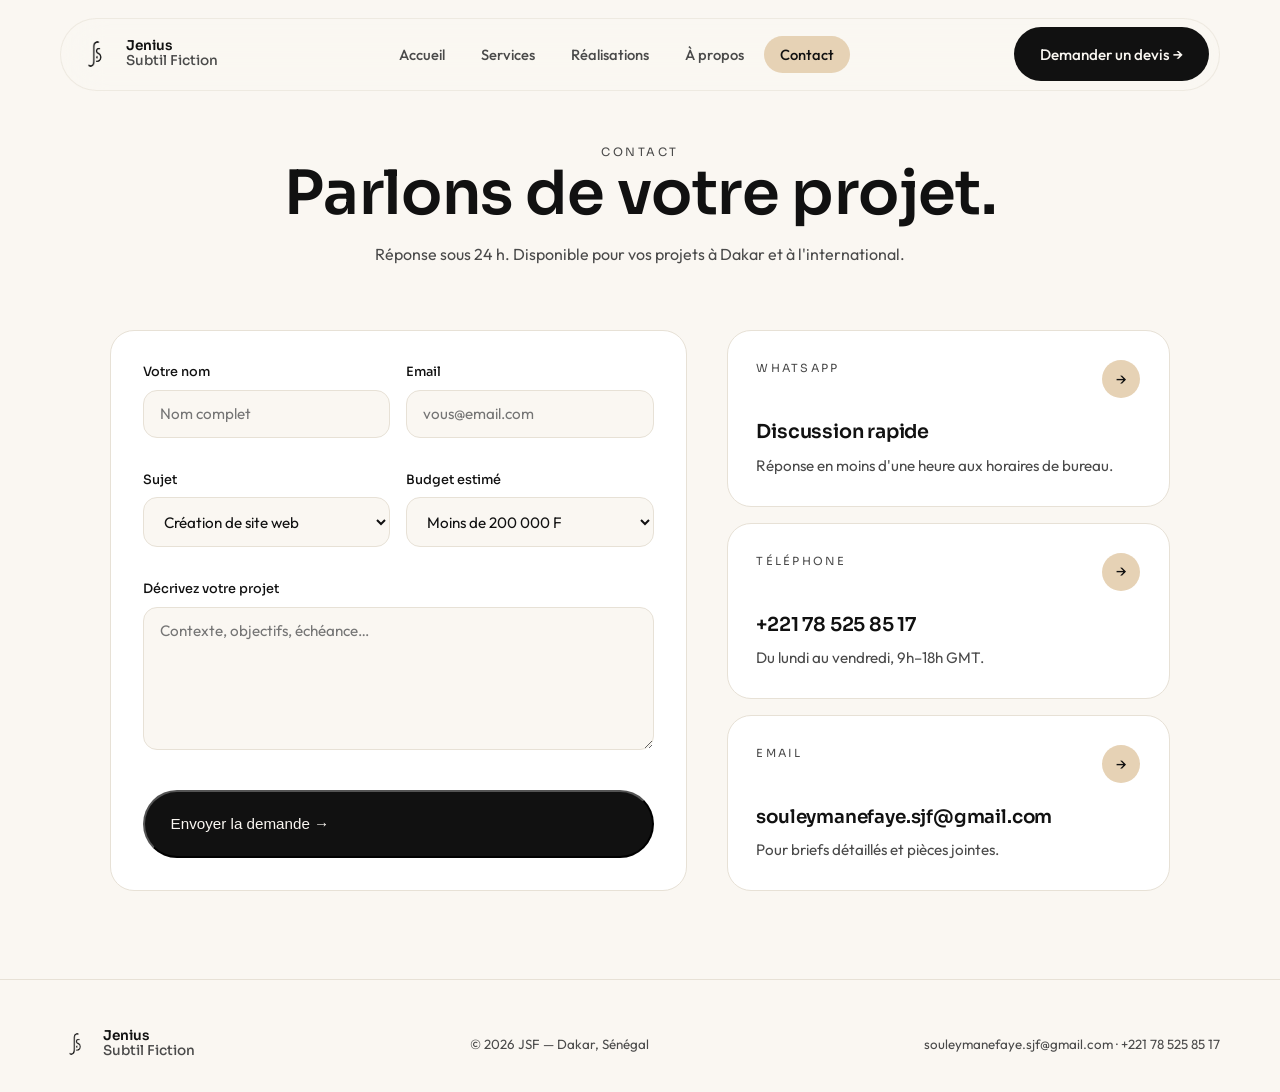
==== contact.html @ a266a42e "Add files via upload" ====
<!DOCTYPE html>
<html lang="fr">
<head>
<meta charset="UTF-8"/><meta name="viewport" content="width=device-width, initial-scale=1"/>
<title>Contact — Jenius Subtil Fiction</title>
<meta name="description" content="Contactez Souleymane Faye / JSF pour vos projets de branding, design et site web."/>
<link href="https://fonts.googleapis.com/css2?family=Sora:wght@400;500;600;700&family=Outfit:wght@300;400;500;600&display=swap" rel="stylesheet"/>
<link rel="stylesheet" href="css/styles.css"/>
</head>
<body>

<header class="nav">
  <div class="container">
    <div class="nav-inner">
      <a class="brand" href="index.html"><img src="assets/jsf-logo.png" alt=""/><span class="brand-text">Jenius<span>Subtil Fiction</span></span></a>
      <nav><ul class="nav-links">
        <li><a href="index.html">Accueil</a></li><li><a href="services.html">Services</a></li>
        <li><a href="realisations.html">Réalisations</a></li><li><a href="a-propos.html">À propos</a></li>
        <li><a href="contact.html">Contact</a></li>
      </ul></nav>
      <a href="contact.html" class="btn btn-primary nav-cta">Demander un devis →</a>
      <button class="menu-btn" aria-label="Menu"><span></span></button>
    </div>
    <div class="mobile-panel">
      <a href="index.html">Accueil</a><a href="services.html">Services</a>
      <a href="realisations.html">Réalisations</a><a href="a-propos.html">À propos</a>
      <a href="contact.html">Contact</a>
    </div>
  </div>
</header>

<section class="page-hero">
  <div class="container">
    <p class="eyebrow">Contact</p>
    <h1>Parlons de votre projet.</h1>
    <p>Réponse sous 24 h. Disponible pour vos projets à Dakar et à l'international.</p>
  </div>
</section>

<section style="padding-top:0">
  <div class="container" style="display:grid;gap:2.5rem;grid-template-columns:1fr;max-width:1100px">
    <style>@media(min-width:900px){.contact-2col{grid-template-columns:1.3fr 1fr !important}}</style>
    <div class="contact-2col" style="display:grid;gap:2.5rem;grid-template-columns:1fr">
      <!-- form -->
      <form id="contact-form" class="form reveal">
        <div class="row">
          <div><label>Votre nom</label><input name="name" required placeholder="Nom complet"/></div>
          <div><label>Email</label><input name="email" type="email" required placeholder="vous@email.com"/></div>
        </div>
        <div class="row">
          <div><label>Sujet</label>
            <select name="subject">
              <option>Création de site web</option>
              <option>Identité visuelle / Logo</option>
              <option>Branding complet</option>
              <option>Supports réseaux sociaux</option>
              <option>Autre</option>
            </select>
          </div>
          <div><label>Budget estimé</label>
            <select name="budget">
              <option>Moins de 200 000 F</option>
              <option>200 000 — 500 000 F</option>
              <option>500 000 — 1 000 000 F</option>
              <option>Plus de 1 000 000 F</option>
              <option>À définir ensemble</option>
            </select>
          </div>
        </div>
        <div><label>Décrivez votre projet</label><textarea name="message" rows="6" required placeholder="Contexte, objectifs, échéance…"></textarea></div>
        <button type="submit" class="btn btn-primary">Envoyer la demande →</button>
      </form>

      <!-- cards -->
      <aside style="display:grid;gap:1rem;align-content:start">
        <a href="https://wa.me/221785258517" class="card" style="display:block">
          <div class="card-row"><span class="card-num">WhatsApp</span><span class="card-arrow">→</span></div>
          <h3 style="margin-top:1.5rem;font-size:1.2rem">Discussion rapide</h3>
          <p>Réponse en moins d'une heure aux horaires de bureau.</p>
        </a>
        <a href="tel:+221785258517" class="card" style="display:block">
          <div class="card-row"><span class="card-num">Téléphone</span><span class="card-arrow">→</span></div>
          <h3 style="margin-top:1.5rem;font-size:1.2rem">+221 78 525 85 17</h3>
          <p>Du lundi au vendredi, 9h–18h GMT.</p>
        </a>
        <a href="mailto:souleymanefaye.sjf@gmail.com" class="card" style="display:block">
          <div class="card-row"><span class="card-num">Email</span><span class="card-arrow">→</span></div>
          <h3 style="margin-top:1.5rem;font-size:1.15rem">souleymanefaye.sjf@gmail.com</h3>
          <p>Pour briefs détaillés et pièces jointes.</p>
        </a>
      </aside>
    </div>
  </div>
</section>

<footer>
  <div class="container foot">
    <div class="brand"><img src="assets/jsf-logo.png" alt="" style="height:32px;width:32px"/><span class="brand-text">Jenius<span>Subtil Fiction</span></span></div>
    <small>© <span id="y"></span> JSF — Dakar, Sénégal</small>
    <small>souleymanefaye.sjf@gmail.com · +221 78 525 85 17</small>
  </div>
</footer>
<script>document.getElementById('y').textContent=new Date().getFullYear();</script>
<script src="js/main.js"></script>
</body></html>
---- css/styles.css ----
/* ===== JSF — Jenius Subtil Fiction — styles.css ===== */
:root{
  --bg:#FAF7F2;
  --ink:#111111;
  --ink-soft:#4a4a4a;
  --sand:#E6D2B5;
  --sand-deep:#C9B194;
  --card:#ffffff;
  --border:#e7e1d6;
  --shadow-soft:0 6px 18px rgba(17,17,17,.06);
  --shadow-card:0 18px 40px -18px rgba(17,17,17,.25);
  --radius:18px;
}
*{box-sizing:border-box;margin:0;padding:0}
html{scroll-behavior:smooth}
body{
  font-family:'Outfit',system-ui,-apple-system,Segoe UI,Roboto,sans-serif;
  background:var(--bg);color:var(--ink);
  -webkit-font-smoothing:antialiased;line-height:1.55;
}
h1,h2,h3,h4{font-family:'Sora',sans-serif;font-weight:600;letter-spacing:-.01em;line-height:1.05}
a{color:inherit;text-decoration:none}
img{max-width:100%;display:block}
.container{max-width:1200px;margin:0 auto;padding:0 20px}
.btn{
  display:inline-flex;align-items:center;gap:.5rem;
  padding:.95rem 1.6rem;border-radius:999px;font-weight:500;font-size:.95rem;
  transition:transform .2s ease, background .2s ease;
}
.btn:hover{transform:scale(1.03)}
.btn-primary{background:var(--ink);color:var(--bg)}
.btn-sand{background:var(--sand);color:var(--ink)}
.btn-ghost{border:1px solid rgba(17,17,17,.18);color:var(--ink);background:rgba(255,255,255,.4);backdrop-filter:blur(8px)}
.btn-ghost-light{border:1px solid rgba(255,255,255,.3);color:#fff}
.btn-ghost-light:hover{background:rgba(255,255,255,.1)}

.eyebrow{font-family:'Sora',sans-serif;font-size:.72rem;letter-spacing:.22em;text-transform:uppercase;color:var(--ink-soft)}

/* ===== NAVBAR ===== */
.nav{
  position:fixed;inset:0 0 auto 0;z-index:50;
  padding:1.1rem 0;transition:padding .3s ease;
}
.nav.scrolled{padding:.6rem 0}
.nav-inner{
  display:flex;align-items:center;justify-content:space-between;gap:1rem;
  padding:.55rem .65rem .55rem 1rem;border:1px solid rgba(231,225,214,.6);
  border-radius:999px;background:rgba(250,247,242,.5);backdrop-filter:blur(20px);
  transition:background .3s ease, box-shadow .3s ease;
}
.nav.scrolled .nav-inner{background:rgba(250,247,242,.92);box-shadow:var(--shadow-soft)}
.brand{display:flex;align-items:center;gap:.7rem}
.brand img{height:38px;width:38px;object-fit:contain}
.brand-text{font-family:'Sora',sans-serif;font-size:.85rem;font-weight:600;line-height:1.1}
.brand-text span{display:block;color:var(--ink-soft);font-weight:500}
.nav-links{display:flex;gap:.25rem;list-style:none}
.nav-links a{
  padding:.55rem 1rem;border-radius:999px;font-size:.92rem;font-weight:500;
  color:var(--ink-soft);transition:color .2s;
}
.nav-links a:hover{color:var(--ink)}
.nav-links a.active{background:var(--sand);color:var(--ink)}
.nav-cta{display:none}
@media(min-width:880px){.nav-cta{display:inline-flex}}
.menu-btn{display:grid;place-items:center;width:42px;height:42px;border-radius:999px;background:rgba(255,255,255,.6);border:none;cursor:pointer}
@media(min-width:880px){.menu-btn{display:none}}
.menu-btn span{position:relative;width:18px;height:2px;background:var(--ink);display:block}
.menu-btn span::before,.menu-btn span::after{
  content:"";position:absolute;left:0;width:100%;height:2px;background:var(--ink);transition:.25s;
}
.menu-btn span::before{top:-6px}
.menu-btn span::after{top:6px}
.nav.open .menu-btn span{background:transparent}
.nav.open .menu-btn span::before{top:0;transform:rotate(45deg)}
.nav.open .menu-btn span::after{top:0;transform:rotate(-45deg)}
@media(max-width:879px){.nav-links{display:none}}
.mobile-panel{display:none;margin-top:.5rem;background:#fff;border-radius:24px;padding:1rem;box-shadow:var(--shadow-card)}
.nav.open .mobile-panel{display:block}
.mobile-panel a{display:block;padding:.85rem 1rem;border-radius:14px;font-weight:500;color:var(--ink)}
.mobile-panel a:hover{background:#f3ede2}

/* ===== HERO ===== */
.hero{position:relative;overflow:hidden;min-height:100vh}
.hero-bg{position:absolute;inset:0;z-index:-1}
.hero-bg img{width:100%;height:100%;object-fit:cover}
.hero-grid{
  display:grid;grid-template-columns:1fr;gap:2rem;align-items:center;
  padding:9rem 0 5rem;min-height:100vh;
}
@media(min-width:1024px){.hero-grid{grid-template-columns:5fr 7fr;gap:1.5rem}}
.hero-left{color:#fff}
.hero-chip{
  display:inline-flex;align-items:center;gap:.5rem;
  border:1px solid rgba(255,255,255,.25);background:rgba(255,255,255,.05);
  backdrop-filter:blur(8px);padding:.45rem 1rem;border-radius:999px;
  font-size:.7rem;letter-spacing:.22em;text-transform:uppercase;color:rgba(255,255,255,.9);
}
.hero-chip .dot{width:6px;height:6px;border-radius:99px;background:var(--sand)}
.hero-title{
  font-size:clamp(2.2rem,5vw,3.6rem);margin:1.4rem 0 1rem;color:#fff;
  font-weight:600;line-height:.96;
}
.hero-title em{font-style:normal;color:var(--sand)}
.hero-sub{color:rgba(255,255,255,.75);max-width:360px;margin-bottom:1.6rem}
.hero-ctas{display:flex;flex-wrap:wrap;gap:.7rem}
.hero-right{
  display:flex;flex-direction:column;align-items:center;justify-content:center;gap:2rem;
}
@media(min-width:1024px){.hero-right{align-items:flex-end}}
.brand-stack{display:flex;align-items:center;gap:1.4rem}
.brand-stack img{height:140px;width:140px;object-fit:contain}
@media(min-width:768px){.brand-stack img{height:200px;width:200px}}
.brand-name{font-size:clamp(1.6rem,3vw,2.5rem);color:var(--ink);line-height:1.05}
.brand-tag{margin-top:.6rem;color:rgba(17,17,17,.7);font-size:.95rem;max-width:230px}
.socials{display:flex;gap:.75rem}
.socials a{
  width:48px;height:48px;border-radius:14px;background:var(--ink);color:#fff;
  display:grid;place-items:center;transition:transform .2s;
}
.socials a:hover{transform:scale(1.1)}
.socials svg{width:22px;height:22px;fill:#fff}

/* ===== MARQUEE ===== */
.marquee{
  background:var(--ink);color:rgba(255,255,255,.4);
  border-top:1px solid #000;border-bottom:1px solid #000;overflow:hidden;padding:1.2rem 0;
}
.marquee-track{display:flex;gap:3rem;white-space:nowrap;width:max-content;
  animation:marquee 35s linear infinite;font-family:'Sora',sans-serif;font-size:1.6rem}
.marquee-track span{display:inline-flex;align-items:center;gap:3rem}
.marquee-track .star{color:var(--sand)}
@keyframes marquee{to{transform:translateX(-50%)}}

/* ===== SECTIONS ===== */
section{padding:5.5rem 0}
.section-head{display:flex;justify-content:space-between;align-items:flex-end;gap:2rem;flex-wrap:wrap;margin-bottom:3rem}
.section-title{font-size:clamp(1.9rem,3.3vw,2.6rem);max-width:600px}

/* ===== SERVICES GRID ===== */
.grid-3{display:grid;grid-template-columns:1fr;gap:1.2rem}
@media(min-width:680px){.grid-3{grid-template-columns:repeat(2,1fr)}}
@media(min-width:1000px){.grid-3{grid-template-columns:repeat(3,1fr)}}
.card{
  background:var(--card);border:1px solid var(--border);border-radius:24px;padding:1.8rem;
  transition:transform .25s ease, box-shadow .25s ease;position:relative;overflow:hidden;
}
.card:hover{transform:translateY(-4px);box-shadow:var(--shadow-card)}
.card-row{display:flex;justify-content:space-between;align-items:flex-start}
.card-num{font-family:'Sora',sans-serif;font-size:.7rem;letter-spacing:.2em;color:var(--ink-soft);text-transform:uppercase}
.card-arrow{
  width:38px;height:38px;display:grid;place-items:center;border-radius:999px;
  background:var(--sand);color:var(--ink);transition:transform .25s;
}
.card:hover .card-arrow{transform:rotate(45deg)}
.card h3{margin:3rem 0 .7rem;font-size:1.4rem}
.card p{color:var(--ink-soft);font-size:.95rem}

/* ===== ABOUT ===== */
.about{display:grid;gap:3rem;align-items:center;grid-template-columns:1fr}
@media(min-width:980px){.about{grid-template-columns:5fr 6fr}}
.about-img{
  aspect-ratio:4/5;border-radius:32px;overflow:hidden;background:var(--sand);
  max-width:420px;margin:0 auto;position:relative;
}
.about-img img{width:100%;height:100%;object-fit:cover;mix-blend-mode:multiply}
.about-badge{
  position:absolute;left:1.2rem;bottom:-1rem;background:var(--ink);color:#fff;
  padding:.9rem 1.2rem;border-radius:18px;box-shadow:var(--shadow-card);
}
.about-badge p:first-child{font-size:.65rem;letter-spacing:.18em;color:var(--sand);text-transform:uppercase;font-family:'Sora',sans-serif}
.about-badge p:last-child{font-family:'Sora',sans-serif;font-weight:600;margin-top:.2rem}
.about-text p{color:var(--ink-soft);margin-bottom:1rem}
.values{display:grid;grid-template-columns:repeat(2,1fr);gap:.7rem;margin-top:2rem}
@media(min-width:600px){.values{grid-template-columns:repeat(4,1fr)}}
.value{background:var(--card);border:1px solid var(--border);border-radius:16px;padding:.9rem;text-align:center;font-family:'Sora',sans-serif;font-weight:600;font-size:.9rem}

/* ===== PORTFOLIO ===== */
.projects{display:grid;grid-template-columns:1fr;gap:1.5rem}
@media(min-width:780px){.projects{grid-template-columns:repeat(2,1fr)}}
.project{background:var(--card);border-radius:28px;overflow:hidden;transition:transform .3s}
.project:hover{transform:translateY(-4px)}
.project .ph{
  aspect-ratio:4/5;background:linear-gradient(135deg,var(--sand),var(--sand-deep));
  display:grid;place-items:center;color:var(--ink);font-family:'Sora',sans-serif;font-size:2.5rem;font-weight:600;
}
.project-foot{display:flex;justify-content:space-between;padding:1.3rem}
.project-foot strong{font-family:'Sora',sans-serif;font-size:1.1rem}
.project-foot small{color:var(--ink-soft);display:block;margin-top:.2rem}

/* ===== PROCESS (dark) ===== */
.process{background:var(--ink);color:#fff;padding:6rem 0}
.process h2{color:#fff;max-width:640px}
.process .eyebrow{color:var(--sand)}
.process-grid{display:grid;grid-template-columns:1fr;gap:1px;background:rgba(255,255,255,.1);border-radius:24px;overflow:hidden;margin-top:3rem}
@media(min-width:700px){.process-grid{grid-template-columns:repeat(2,1fr)}}
@media(min-width:1024px){.process-grid{grid-template-columns:repeat(4,1fr)}}
.process-item{background:var(--ink);padding:2rem;transition:background .25s}
.process-item:hover{background:#191919}
.process-item .n{color:var(--sand);font-family:'Sora',sans-serif;font-size:.9rem}
.process-item h3{margin:1.5rem 0 .6rem;color:#fff}
.process-item p{color:rgba(255,255,255,.65);font-size:.92rem}

/* ===== SKILLS ===== */
.skills{display:grid;grid-template-columns:repeat(2,1fr);gap:1rem}
@media(min-width:700px){.skills{grid-template-columns:repeat(5,1fr)}}
.skill{background:var(--card);border:1px solid var(--border);border-radius:24px;padding:1.6rem;text-align:center;transition:transform .2s}
.skill:hover{transform:translateY(-4px)}
.skill img{height:48px;width:48px;object-fit:contain;margin:0 auto .8rem}
.skill p{font-family:'Sora',sans-serif;font-size:.9rem;font-weight:500}

/* ===== CONTACT BLOCK ===== */
.contact-block{background:var(--ink);color:#fff;padding:5rem 0;border-radius:32px;margin:5rem auto;max-width:1140px}
.contact-block .inner{display:grid;gap:2rem;grid-template-columns:1fr;padding:0 2rem}
@media(min-width:900px){.contact-block .inner{grid-template-columns:1.2fr 1fr;align-items:center}}
.contact-block h2{color:#fff;font-size:clamp(1.8rem,3vw,2.4rem)}
.contact-block p{color:rgba(255,255,255,.7);margin-top:.8rem}
.contact-card{background:rgba(255,255,255,.05);border:1px solid rgba(255,255,255,.12);border-radius:24px;padding:1.5rem;display:grid;gap:1rem}
.contact-card a{display:flex;justify-content:space-between;align-items:center;padding:.6rem 0;border-bottom:1px solid rgba(255,255,255,.1);color:#fff}
.contact-card a:last-child{border:none}
.contact-card small{display:block;color:var(--sand);font-size:.7rem;letter-spacing:.18em;text-transform:uppercase}

/* ===== FOOTER ===== */
footer{padding:3rem 0 2rem;border-top:1px solid var(--border)}
.foot{display:flex;flex-wrap:wrap;justify-content:space-between;gap:1.5rem;align-items:center}
.foot small{color:var(--ink-soft)}

/* ===== FORM ===== */
.form{display:grid;gap:1rem;background:#fff;padding:2rem;border-radius:24px;border:1px solid var(--border)}
.form label{font-family:'Sora',sans-serif;font-size:.8rem;font-weight:500;color:var(--ink);display:block;margin-bottom:.4rem}
.form input,.form textarea,.form select{
  width:100%;padding:.85rem 1rem;border:1px solid var(--border);border-radius:14px;
  font-family:inherit;font-size:.95rem;background:#faf7f2;color:var(--ink);
}
.form input:focus,.form textarea:focus,.form select:focus{outline:2px solid var(--sand)}
.form .row{display:grid;gap:1rem;grid-template-columns:1fr}
@media(min-width:600px){.form .row{grid-template-columns:1fr 1fr}}

/* ===== UTILS ===== */
.reveal{opacity:0;transform:translateY(20px);transition:opacity .8s ease, transform .8s ease}
.reveal.show{opacity:1;transform:none}
.dark-section{background:var(--ink);color:#fff}
.center{text-align:center}
.muted{color:var(--ink-soft)}
.pill{display:inline-block;padding:.35rem .8rem;border-radius:999px;background:var(--sand);font-size:.78rem;font-family:'Sora',sans-serif}

/* page hero (other than home) */
.page-hero{padding:9rem 0 4rem;text-align:center}
.page-hero h1{font-size:clamp(2.2rem,5vw,3.8rem);margin-bottom:1rem}
.page-hero p{color:var(--ink-soft);max-width:600px;margin:0 auto}
/* LIGHTBOX */
.project .ph{
  cursor: pointer;
  background-size: cover;
  background-position: center;
}

.lightbox{
  position: fixed;
  inset: 0;
  background: rgba(0,0,0,0.92);
  display: flex;
  justify-content: center;
  align-items: center;
  opacity: 0;
  visibility: hidden;
  transition: .3s ease;
  z-index: 9999;
  padding: 20px;
}

.lightbox.active{
  opacity: 1;
  visibility: visible;
}

.lightbox img{
  max-width: 95%;
  max-height: 95%;
  object-fit: contain;
  border-radius: 12px;
}

.lightbox-close{
  position: absolute;
  top: 20px;
  right: 35px;
  font-size: 50px;
  color: white;
  cursor: pointer;
  line-height: 1;
}
.a{color: var(--ink);}
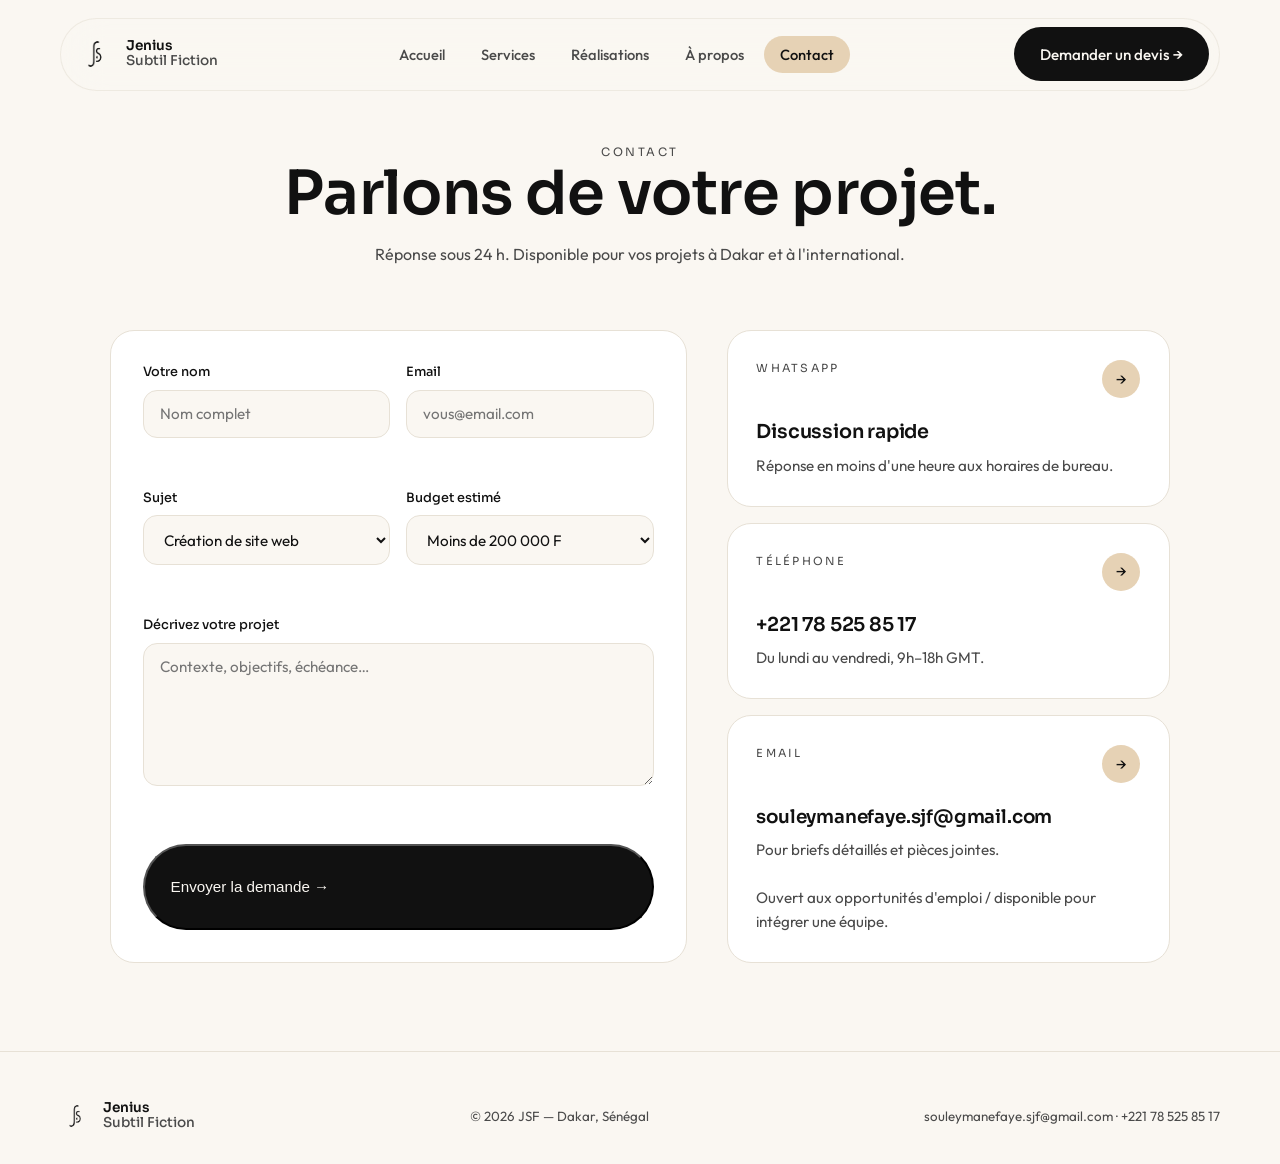
==== commit 28d1ed92: "Update contact.html" ====
--- a/contact.html
+++ b/contact.html
@@ -86,7 +86,8 @@
         <a href="mailto:souleymanefaye.sjf@gmail.com" class="card" style="display:block">
           <div class="card-row"><span class="card-num">Email</span><span class="card-arrow">→</span></div>
           <h3 style="margin-top:1.5rem;font-size:1.15rem">souleymanefaye.sjf@gmail.com</h3>
-          <p>Pour briefs détaillés et pièces jointes.</p>
+          <p>Pour briefs détaillés et pièces jointes.</p><br>
+          <p>Ouvert aux opportunités d'emploi / disponible pour intégrer une équipe.</p>
         </a>
       </aside>
     </div>
